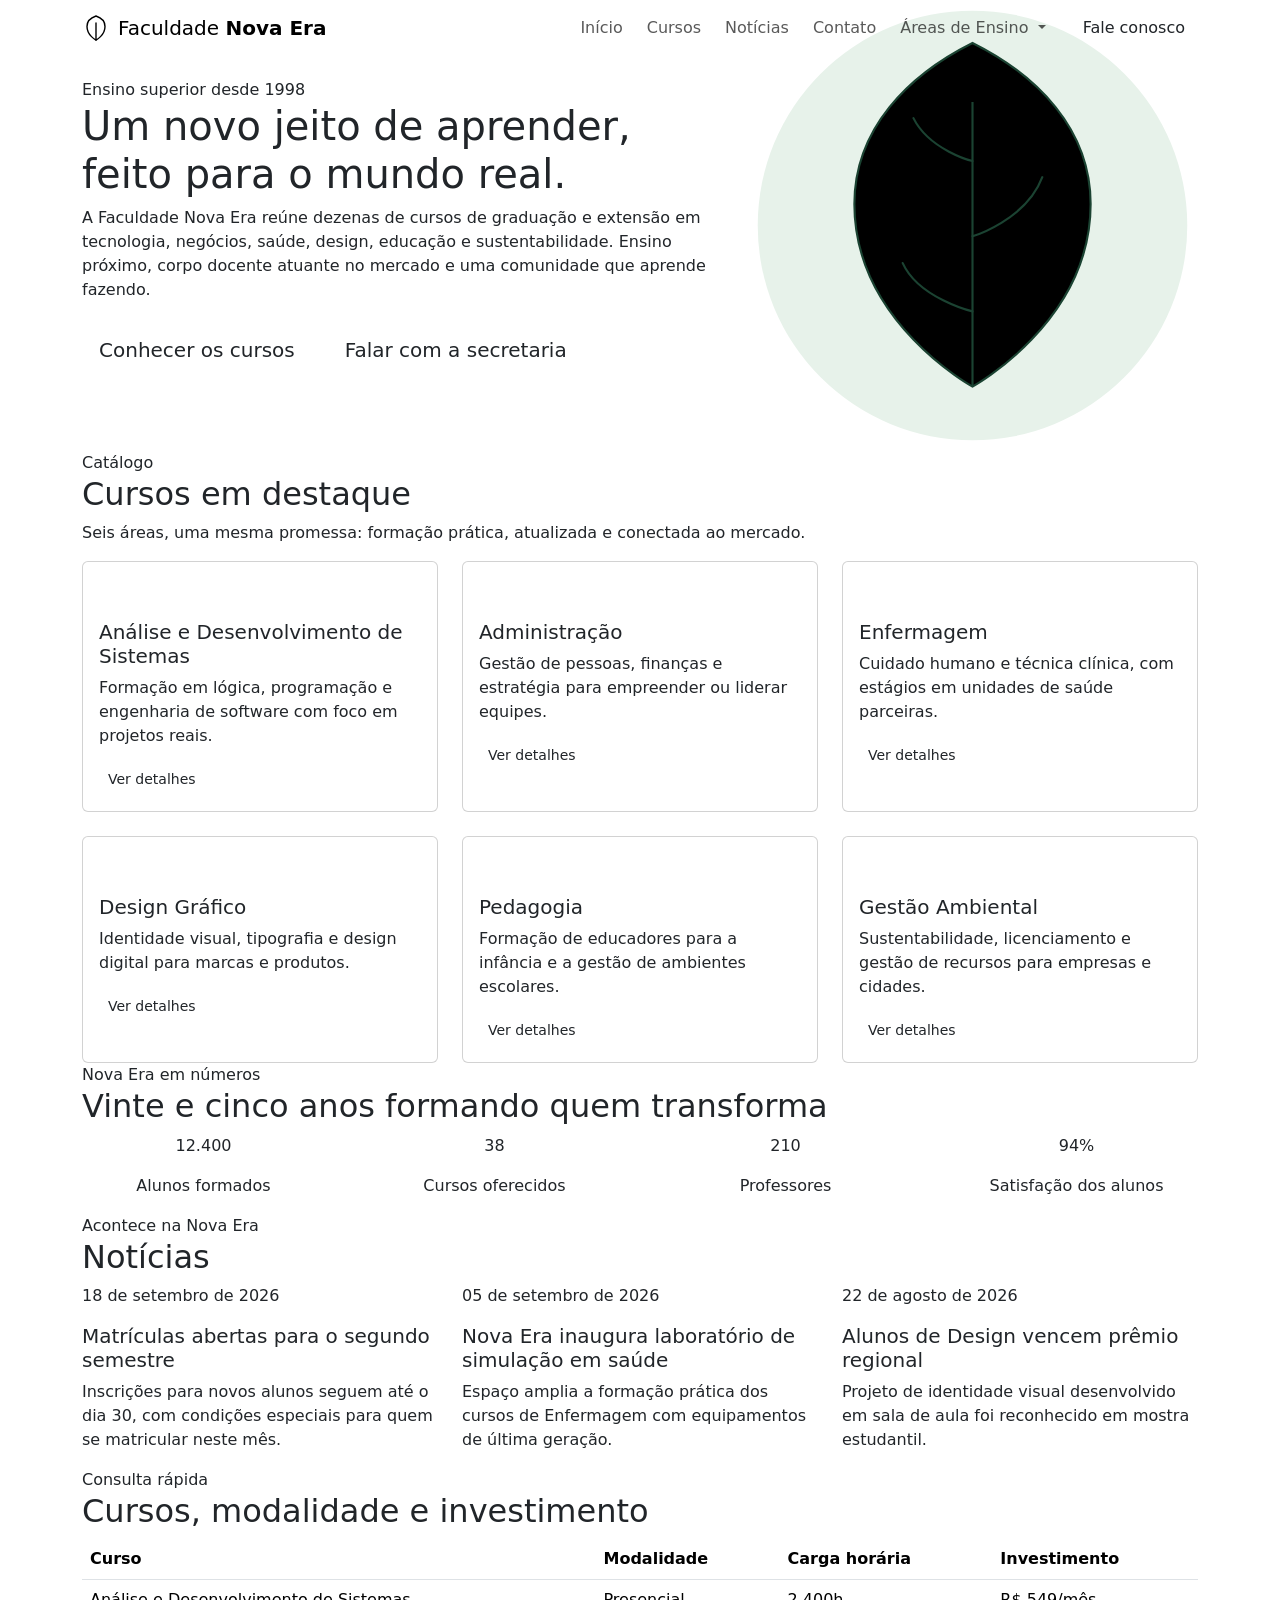
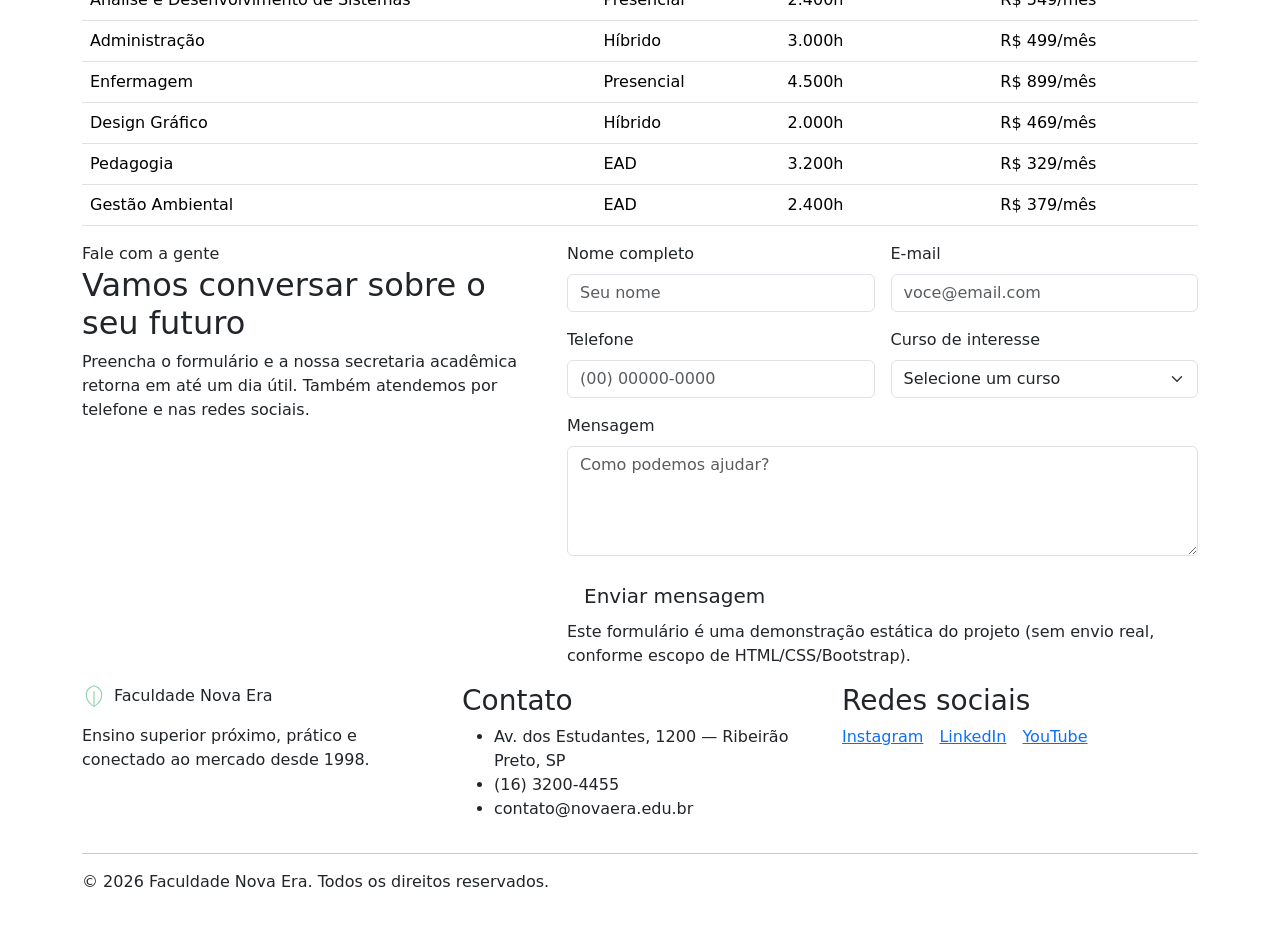
==== index.html @ 736b0d95 "First Commit" ====
<!DOCTYPE html>
<html lang="pt-BR">
<head>
  <meta charset="UTF-8">
  <meta name="viewport" content="width=device-width, initial-scale=1.0">
  <title>Faculdade Nova Era | Portal Institucional</title>
  <meta name="description" content="Portal institucional da Faculdade Nova Era: cursos, notícias e canais de contato.">

  <!-- Bootstrap 5 CSS -->
  <link href="https://cdn.jsdelivr.net/npm/bootstrap@5.3.3/dist/css/bootstrap.min.css" rel="stylesheet">

  <!-- Google Fonts: Fraunces (títulos) + Manrope (corpo) -->
  <link rel="preconnect" href="https://fonts.googleapis.com">
  <link rel="preconnect" href="https://fonts.gstatic.com" crossorigin>
  <link href="https://fonts.googleapis.com/css2?family=Fraunces:ital,opsz,wght@0,9..144,300;0,9..144,500;0,9..144,600;1,9..144,500&family=Manrope:wght@400;500;600;700;800&display=swap" rel="stylesheet">

  <!-- CSS próprio -->
  <link href="css/style.css" rel="stylesheet">
</head>
<body>

  <!-- ===================== NAVBAR (RF01) ===================== -->
  <header>
    <nav class="navbar navbar-expand-lg fixed-top">
      <div class="container">
        <a class="navbar-brand d-flex align-items-center gap-2" href="#inicio">
          <svg class="brand-mark" width="28" height="28" viewBox="0 0 28 28" fill="none" xmlns="http://www.w3.org/2000/svg" aria-hidden="true">
            <path d="M14 26C14 26 5 21.5 5 12.5C5 8 8 4 14 2C20 4 23 8 23 12.5C23 21.5 14 26 14 26Z" stroke="currentColor" stroke-width="1.4" stroke-linejoin="round"/>
            <path d="M14 26V9" stroke="currentColor" stroke-width="1.4" stroke-linecap="round"/>
          </svg>
          <span class="brand-text">Faculdade <strong>Nova Era</strong></span>
        </a>

        <button class="navbar-toggler" type="button" data-bs-toggle="collapse" data-bs-target="#navMain" aria-controls="navMain" aria-expanded="false" aria-label="Abrir menu de navegação">
          <span class="navbar-toggler-icon"></span>
        </button>

        <div class="collapse navbar-collapse" id="navMain">
          <ul class="navbar-nav ms-auto align-items-lg-center gap-lg-2">
            <li class="nav-item"><a class="nav-link" href="#inicio">Início</a></li>
            <li class="nav-item"><a class="nav-link" href="#cursos">Cursos</a></li>
            <li class="nav-item"><a class="nav-link" href="#noticias">Notícias</a></li>
            <li class="nav-item"><a class="nav-link" href="#contato">Contato</a></li>
            <li class="nav-item dropdown">
              <a class="nav-link dropdown-toggle" href="#" id="dropdownAreas" role="button" data-bs-toggle="dropdown" aria-expanded="false">
                Áreas de Ensino
              </a>
              <ul class="dropdown-menu dropdown-menu-end" aria-labelledby="dropdownAreas">
                <li><a class="dropdown-item" href="#cursos">Tecnologia</a></li>
                <li><a class="dropdown-item" href="#cursos">Negócios &amp; Gestão</a></li>
                <li><a class="dropdown-item" href="#cursos">Saúde &amp; Bem-estar</a></li>
                <li><a class="dropdown-item" href="#cursos">Design &amp; Comunicação</a></li>
                <li><a class="dropdown-item" href="#cursos">Educação</a></li>
                <li><a class="dropdown-item" href="#cursos">Meio Ambiente</a></li>
              </ul>
            </li>
            <li class="nav-item ms-lg-2">
              <a class="btn btn-cta" href="#contato">Fale conosco</a>
            </li>
          </ul>
        </div>
      </div>
    </nav>
  </header>

  <main>
    <!-- ===================== HERO (RF02) ===================== -->
    <section id="inicio" class="hero">
      <div class="container">
        <div class="row align-items-center gy-5">
          <div class="col-lg-7">
            <span class="eyebrow"><span class="eyebrow-mark" aria-hidden="true"></span>Ensino superior desde 1998</span>
            <h1 class="hero-title">Um novo jeito de aprender, feito para o mundo real.</h1>
            <p class="hero-text">
              A Faculdade Nova Era reúne dezenas de cursos de graduação e extensão em
              tecnologia, negócios, saúde, design, educação e sustentabilidade. Ensino
              próximo, corpo docente atuante no mercado e uma comunidade que aprende
              fazendo.
            </p>
            <div class="d-flex flex-wrap gap-3 mt-4">
              <a href="#cursos" class="btn btn-cta btn-lg">Conhecer os cursos</a>
              <a href="#contato" class="btn btn-outline-cta btn-lg">Falar com a secretaria</a>
            </div>
          </div>
          <div class="col-lg-5">
            <div class="hero-art" aria-hidden="true">
              <svg viewBox="0 0 420 420" xmlns="http://www.w3.org/2000/svg">
                <circle cx="210" cy="210" r="200" fill="#E7F2EA"/>
                <path d="M210 360C210 360 100 300 100 190C100 120 150 70 210 40C270 70 320 120 320 190C320 300 210 360 210 360Z" fill="#40916C" opacity="0.15"/>
                <path d="M210 360C210 360 100 300 100 190C100 120 150 70 210 40C270 70 320 120 320 190C320 300 210 360 210 360Z" stroke="#1B4332" stroke-width="2"/>
                <path d="M210 360V95" stroke="#1B4332" stroke-width="2"/>
                <path d="M210 150C210 150 170 140 155 110" stroke="#1B4332" stroke-width="2" stroke-linecap="round"/>
                <path d="M210 220C210 220 260 205 275 165" stroke="#1B4332" stroke-width="2" stroke-linecap="round"/>
                <path d="M210 290C210 290 160 278 145 245" stroke="#1B4332" stroke-width="2" stroke-linecap="round"/>
              </svg>
            </div>
          </div>
        </div>
      </div>
    </section>

    <!-- ===================== CATÁLOGO DE CURSOS (RF03) ===================== -->
    <section id="cursos" class="section">
      <div class="container">
        <div class="section-head">
          <span class="eyebrow"><span class="eyebrow-mark" aria-hidden="true"></span>Catálogo</span>
          <h2 class="section-title">Cursos em destaque</h2>
          <p class="section-lede">Seis áreas, uma mesma promessa: formação prática, atualizada e conectada ao mercado.</p>
        </div>

        <div class="row row-cols-1 row-cols-sm-2 row-cols-lg-3 g-4">

          <!-- Curso 1 -->
          <div class="col">
            <article class="card course-card h-100">
              <div class="course-cover" style="--cover-color:#1B4332;">
                <svg viewBox="0 0 64 64" width="42" height="42" fill="none" aria-hidden="true"><path d="M8 20L32 8l24 12-24 12-24-12Z" stroke="#fff" stroke-width="2" stroke-linejoin="round"/><path d="M18 26v14c0 4 6 8 14 8s14-4 14-8V26" stroke="#fff" stroke-width="2"/></svg>
              </div>
              <div class="card-body">
                <h3 class="h5 course-title">Análise e Desenvolvimento de Sistemas</h3>
                <p class="course-desc">Formação em lógica, programação e engenharia de software com foco em projetos reais.</p>
                <button type="button" class="btn btn-outline-cta btn-sm" data-bs-toggle="modal" data-bs-target="#modalCurso"
                  data-nome="Análise e Desenvolvimento de Sistemas"
                  data-objetivos="Formar profissionais aptos a projetar, desenvolver e manter sistemas de software, com domínio de lógica de programação, banco de dados e metodologias ágeis."
                  data-carga="2.400 horas"
                  data-publico="Concluintes do ensino médio com interesse em tecnologia e programação."
                  data-descricao="Curso superior de tecnologia com forte carga prática, laboratórios de desenvolvimento e projetos integradores desde o primeiro semestre.">
                  Ver detalhes
                </button>
              </div>
            </article>
          </div>

          <!-- Curso 2 -->
          <div class="col">
            <article class="card course-card h-100">
              <div class="course-cover" style="--cover-color:#40916C;">
                <svg viewBox="0 0 64 64" width="42" height="42" fill="none" aria-hidden="true"><path d="M10 46V22l14-8 14 8v24" stroke="#fff" stroke-width="2" stroke-linejoin="round"/><path d="M24 46V30h6v16" stroke="#fff" stroke-width="2"/><path d="M40 46V16l14-6v36" stroke="#fff" stroke-width="2" stroke-linejoin="round"/></svg>
              </div>
              <div class="card-body">
                <h3 class="h5 course-title">Administração</h3>
                <p class="course-desc">Gestão de pessoas, finanças e estratégia para empreender ou liderar equipes.</p>
                <button type="button" class="btn btn-outline-cta btn-sm" data-bs-toggle="modal" data-bs-target="#modalCurso"
                  data-nome="Administração"
                  data-objetivos="Capacitar o aluno para planejar, organizar e liderar processos administrativos, financeiros e estratégicos em organizações de qualquer porte."
                  data-carga="3.000 horas"
                  data-publico="Pessoas com perfil analítico e interesse em gestão, empreendedorismo ou liderança."
                  data-descricao="Bacharelado com ênfase em estudos de caso, simulações empresariais e estágio supervisionado em empresas parceiras.">
                  Ver detalhes
                </button>
              </div>
            </article>
          </div>

          <!-- Curso 3 -->
          <div class="col">
            <article class="card course-card h-100">
              <div class="course-cover" style="--cover-color:#2D6A4F;">
                <svg viewBox="0 0 64 64" width="42" height="42" fill="none" aria-hidden="true"><path d="M32 8c8 8 8 16 0 24-8-8-8-16 0-24Z" stroke="#fff" stroke-width="2" stroke-linejoin="round"/><path d="M32 32v24" stroke="#fff" stroke-width="2"/><path d="M20 56h24" stroke="#fff" stroke-width="2" stroke-linecap="round"/></svg>
              </div>
              <div class="card-body">
                <h3 class="h5 course-title">Enfermagem</h3>
                <p class="course-desc">Cuidado humano e técnica clínica, com estágios em unidades de saúde parceiras.</p>
                <button type="button" class="btn btn-outline-cta btn-sm" data-bs-toggle="modal" data-bs-target="#modalCurso"
                  data-nome="Enfermagem"
                  data-objetivos="Formar enfermeiros generalistas, com base científica e humanística para atuação em promoção, prevenção e recuperação da saúde."
                  data-carga="4.500 horas"
                  data-publico="Concluintes do ensino médio com vocação para a área da saúde e cuidado humano."
                  data-descricao="Curso com forte carga de estágio prático em hospitais, UBS e clínicas da rede parceira, além de laboratórios de simulação realística.">
                  Ver detalhes
                </button>
              </div>
            </article>
          </div>

          <!-- Curso 4 -->
          <div class="col">
            <article class="card course-card h-100">
              <div class="course-cover" style="--cover-color:#74C69D;">
                <svg viewBox="0 0 64 64" width="42" height="42" fill="none" aria-hidden="true"><rect x="10" y="14" width="44" height="30" rx="2" stroke="#fff" stroke-width="2"/><path d="M18 22h20M18 28h28M18 34h16" stroke="#fff" stroke-width="2" stroke-linecap="round"/><path d="M22 50h20" stroke="#fff" stroke-width="2" stroke-linecap="round"/></svg>
              </div>
              <div class="card-body">
                <h3 class="h5 course-title">Design Gráfico</h3>
                <p class="course-desc">Identidade visual, tipografia e design digital para marcas e produtos.</p>
                <button type="button" class="btn btn-outline-cta btn-sm" data-bs-toggle="modal" data-bs-target="#modalCurso"
                  data-nome="Design Gráfico"
                  data-objetivos="Desenvolver competências em criação visual, tipografia, identidade de marca e design para meios impressos e digitais."
                  data-carga="2.000 horas"
                  data-publico="Pessoas com interesse em criação visual, comunicação e produção de conteúdo de marca."
                  data-descricao="Curso de tecnologia com ateliês de criação, softwares profissionais e portfólio construído ao longo do curso.">
                  Ver detalhes
                </button>
              </div>
            </article>
          </div>

          <!-- Curso 5 -->
          <div class="col">
            <article class="card course-card h-100">
              <div class="course-cover" style="--cover-color:#1B4332;">
                <svg viewBox="0 0 64 64" width="42" height="42" fill="none" aria-hidden="true"><path d="M12 48V20l20-10 20 10v28" stroke="#fff" stroke-width="2" stroke-linejoin="round"/><path d="M26 48V34h12v14" stroke="#fff" stroke-width="2"/></svg>
              </div>
              <div class="card-body">
                <h3 class="h5 course-title">Pedagogia</h3>
                <p class="course-desc">Formação de educadores para a infância e a gestão de ambientes escolares.</p>
                <button type="button" class="btn btn-outline-cta btn-sm" data-bs-toggle="modal" data-bs-target="#modalCurso"
                  data-nome="Pedagogia"
                  data-objetivos="Formar educadores capazes de planejar, mediar e avaliar processos de ensino-aprendizagem na educação infantil e anos iniciais."
                  data-carga="3.200 horas"
                  data-publico="Pessoas com vocação para a docência e interesse em processos de aprendizagem."
                  data-descricao="Licenciatura com estágios em escolas parceiras, oficinas de práticas pedagógicas e disciplinas de gestão escolar.">
                  Ver detalhes
                </button>
              </div>
            </article>
          </div>

          <!-- Curso 6 -->
          <div class="col">
            <article class="card course-card h-100">
              <div class="course-cover" style="--cover-color:#40916C;">
                <svg viewBox="0 0 64 64" width="42" height="42" fill="none" aria-hidden="true"><path d="M32 10c10 6 18 6 18 6s2 24-18 38C12 40 14 16 14 16s8 0 18-6Z" stroke="#fff" stroke-width="2" stroke-linejoin="round"/></svg>
              </div>
              <div class="card-body">
                <h3 class="h5 course-title">Gestão Ambiental</h3>
                <p class="course-desc">Sustentabilidade, licenciamento e gestão de recursos para empresas e cidades.</p>
                <button type="button" class="btn btn-outline-cta btn-sm" data-bs-toggle="modal" data-bs-target="#modalCurso"
                  data-nome="Gestão Ambiental"
                  data-objetivos="Capacitar o aluno a diagnosticar impactos ambientais e propor soluções de sustentabilidade em empresas, indústrias e órgãos públicos."
                  data-carga="2.400 horas"
                  data-publico="Pessoas interessadas em sustentabilidade, meio ambiente e responsabilidade socioambiental."
                  data-descricao="Curso de tecnologia com visitas técnicas, projetos de extensão e parcerias com órgãos ambientais da região.">
                  Ver detalhes
                </button>
              </div>
            </article>
          </div>

        </div>
      </div>
    </section>

    <!-- ===================== INDICADORES INSTITUCIONAIS (RF04) ===================== -->
    <section class="section section-stats">
      <div class="container">
        <div class="section-head section-head-light">
          <span class="eyebrow eyebrow-light"><span class="eyebrow-mark" aria-hidden="true"></span>Nova Era em números</span>
          <h2 class="section-title section-title-light">Vinte e cinco anos formando quem transforma</h2>
        </div>
        <div class="row g-4 g-lg-5 text-center">
          <div class="col-6 col-lg-3">
            <p class="stat-number">12.400</p>
            <p class="stat-label">Alunos formados</p>
          </div>
          <div class="col-6 col-lg-3">
            <p class="stat-number">38</p>
            <p class="stat-label">Cursos oferecidos</p>
          </div>
          <div class="col-6 col-lg-3">
            <p class="stat-number">210</p>
            <p class="stat-label">Professores</p>
          </div>
          <div class="col-6 col-lg-3">
            <p class="stat-number">94%</p>
            <p class="stat-label">Satisfação dos alunos</p>
          </div>
        </div>
      </div>
    </section>

    <!-- ===================== NOTÍCIAS ===================== -->
    <section id="noticias" class="section">
      <div class="container">
        <div class="section-head">
          <span class="eyebrow"><span class="eyebrow-mark" aria-hidden="true"></span>Acontece na Nova Era</span>
          <h2 class="section-title">Notícias</h2>
        </div>
        <div class="row g-4">
          <div class="col-md-4">
            <article class="news-item">
              <p class="news-date">18 de setembro de 2026</p>
              <h3 class="h5">Matrículas abertas para o segundo semestre</h3>
              <p class="course-desc">Inscrições para novos alunos seguem até o dia 30, com condições especiais para quem se matricular neste mês.</p>
            </article>
          </div>
          <div class="col-md-4">
            <article class="news-item">
              <p class="news-date">05 de setembro de 2026</p>
              <h3 class="h5">Nova Era inaugura laboratório de simulação em saúde</h3>
              <p class="course-desc">Espaço amplia a formação prática dos cursos de Enfermagem com equipamentos de última geração.</p>
            </article>
          </div>
          <div class="col-md-4">
            <article class="news-item">
              <p class="news-date">22 de agosto de 2026</p>
              <h3 class="h5">Alunos de Design vencem prêmio regional</h3>
              <p class="course-desc">Projeto de identidade visual desenvolvido em sala de aula foi reconhecido em mostra estudantil.</p>
            </article>
          </div>
        </div>
      </div>
    </section>

    <!-- ===================== TABELA DE CONSULTA DE CURSOS (RF05) ===================== -->
    <section class="section section-muted">
      <div class="container">
        <div class="section-head">
          <span class="eyebrow"><span class="eyebrow-mark" aria-hidden="true"></span>Consulta rápida</span>
          <h2 class="section-title">Cursos, modalidade e investimento</h2>
        </div>
        <div class="table-responsive">
          <table class="table table-courses align-middle">
            <thead>
              <tr>
                <th scope="col">Curso</th>
                <th scope="col">Modalidade</th>
                <th scope="col">Carga horária</th>
                <th scope="col">Investimento</th>
              </tr>
            </thead>
            <tbody>
              <tr>
                <td>Análise e Desenvolvimento de Sistemas</td>
                <td>Presencial</td>
                <td>2.400h</td>
                <td>R$ 549/mês</td>
              </tr>
              <tr>
                <td>Administração</td>
                <td>Híbrido</td>
                <td>3.000h</td>
                <td>R$ 499/mês</td>
              </tr>
              <tr>
                <td>Enfermagem</td>
                <td>Presencial</td>
                <td>4.500h</td>
                <td>R$ 899/mês</td>
              </tr>
              <tr>
                <td>Design Gráfico</td>
                <td>Híbrido</td>
                <td>2.000h</td>
                <td>R$ 469/mês</td>
              </tr>
              <tr>
                <td>Pedagogia</td>
                <td>EAD</td>
                <td>3.200h</td>
                <td>R$ 329/mês</td>
              </tr>
              <tr>
                <td>Gestão Ambiental</td>
                <td>EAD</td>
                <td>2.400h</td>
                <td>R$ 379/mês</td>
              </tr>
            </tbody>
          </table>
        </div>
      </div>
    </section>

    <!-- ===================== FORMULÁRIO DE CONTATO (RF06) ===================== -->
    <section id="contato" class="section">
      <div class="container">
        <div class="row g-5">
          <div class="col-lg-5">
            <span class="eyebrow"><span class="eyebrow-mark" aria-hidden="true"></span>Fale com a gente</span>
            <h2 class="section-title">Vamos conversar sobre o seu futuro</h2>
            <p class="section-lede">
              Preencha o formulário e a nossa secretaria acadêmica retorna em até um
              dia útil. Também atendemos por telefone e nas redes sociais.
            </p>
          </div>
          <div class="col-lg-7">
            <form class="contact-form" novalidate>
              <div class="row g-3">
                <div class="col-md-6">
                  <label for="nome" class="form-label">Nome completo</label>
                  <input type="text" class="form-control" id="nome" name="nome" placeholder="Seu nome" required>
                </div>
                <div class="col-md-6">
                  <label for="email" class="form-label">E-mail</label>
                  <input type="email" class="form-control" id="email" name="email" placeholder="voce@email.com" required>
                </div>
                <div class="col-md-6">
                  <label for="telefone" class="form-label">Telefone</label>
                  <input type="tel" class="form-control" id="telefone" name="telefone" placeholder="(00) 00000-0000">
                </div>
                <div class="col-md-6">
                  <label for="cursoInteresse" class="form-label">Curso de interesse</label>
                  <select class="form-select" id="cursoInteresse" name="cursoInteresse">
                    <option selected disabled value="">Selecione um curso</option>
                    <option>Análise e Desenvolvimento de Sistemas</option>
                    <option>Administração</option>
                    <option>Enfermagem</option>
                    <option>Design Gráfico</option>
                    <option>Pedagogia</option>
                    <option>Gestão Ambiental</option>
                  </select>
                </div>
                <div class="col-12">
                  <label for="mensagem" class="form-label">Mensagem</label>
                  <textarea class="form-control" id="mensagem" name="mensagem" rows="4" placeholder="Como podemos ajudar?"></textarea>
                </div>
                <div class="col-12">
                  <button type="submit" class="btn btn-cta btn-lg">Enviar mensagem</button>
                  <p class="form-note">Este formulário é uma demonstração estática do projeto (sem envio real, conforme escopo de HTML/CSS/Bootstrap).</p>
                </div>
              </div>
            </form>
          </div>
        </div>
      </div>
    </section>
  </main>

  <!-- ===================== MODAL DE DETALHES DO CURSO (RF07) ===================== -->
  <div class="modal fade" id="modalCurso" tabindex="-1" aria-labelledby="modalCursoLabel" aria-hidden="true">
    <div class="modal-dialog modal-dialog-centered">
      <div class="modal-content">
        <div class="modal-header">
          <h2 class="modal-title h5" id="modalCursoLabel">Nome do curso</h2>
          <button type="button" class="btn-close" data-bs-dismiss="modal" aria-label="Fechar"></button>
        </div>
        <div class="modal-body">
          <dl class="course-detail-list">
            <dt>Objetivos</dt>
            <dd id="modalObjetivos"></dd>
            <dt>Carga horária</dt>
            <dd id="modalCarga"></dd>
            <dt>Público-alvo</dt>
            <dd id="modalPublico"></dd>
            <dt>Descrição</dt>
            <dd id="modalDescricao"></dd>
          </dl>
        </div>
        <div class="modal-footer">
          <button type="button" class="btn btn-outline-cta" data-bs-dismiss="modal">Fechar</button>
          <a href="#contato" class="btn btn-cta" data-bs-dismiss="modal">Quero me inscrever</a>
        </div>
      </div>
    </div>
  </div>

  <!-- ===================== RODAPÉ INSTITUCIONAL (RF08) ===================== -->
  <footer class="site-footer">
    <div class="container">
      <div class="row g-4">
        <div class="col-lg-4">
          <div class="d-flex align-items-center gap-2 mb-3">
            <svg width="24" height="24" viewBox="0 0 28 28" fill="none" xmlns="http://www.w3.org/2000/svg" aria-hidden="true">
              <path d="M14 26C14 26 5 21.5 5 12.5C5 8 8 4 14 2C20 4 23 8 23 12.5C23 21.5 14 26 14 26Z" stroke="#95D5B2" stroke-width="1.4" stroke-linejoin="round"/>
              <path d="M14 26V9" stroke="#95D5B2" stroke-width="1.4" stroke-linecap="round"/>
            </svg>
            <span class="footer-brand">Faculdade Nova Era</span>
          </div>
          <p class="footer-text">Ensino superior próximo, prático e conectado ao mercado desde 1998.</p>
        </div>
        <div class="col-lg-4">
          <h3 class="footer-heading">Contato</h3>
          <ul class="footer-list">
            <li>Av. dos Estudantes, 1200 — Ribeirão Preto, SP</li>
            <li>(16) 3200-4455</li>
            <li>contato@novaera.edu.br</li>
          </ul>
        </div>
        <div class="col-lg-4">
          <h3 class="footer-heading">Redes sociais</h3>
          <div class="d-flex gap-3 social-row">
            <a href="#" aria-label="Instagram da Faculdade Nova Era" class="social-link">Instagram</a>
            <a href="#" aria-label="LinkedIn da Faculdade Nova Era" class="social-link">LinkedIn</a>
            <a href="#" aria-label="YouTube da Faculdade Nova Era" class="social-link">YouTube</a>
          </div>
        </div>
      </div>
      <hr class="footer-rule">
      <p class="footer-copy">&copy; 2026 Faculdade Nova Era. Todos os direitos reservados.</p>
    </div>
  </footer>

  <!-- Bootstrap 5 JS (bundle inclui Popper, necessário para dropdown/modal) -->
  <script src="https://cdn.jsdelivr.net/npm/bootstrap@5.3.3/dist/js/bootstrap.bundle.min.js"></script>
  <!-- JS próprio: preenche o modal dinamicamente -->
  <script src="js/script.js"></script>
</body>
</html>
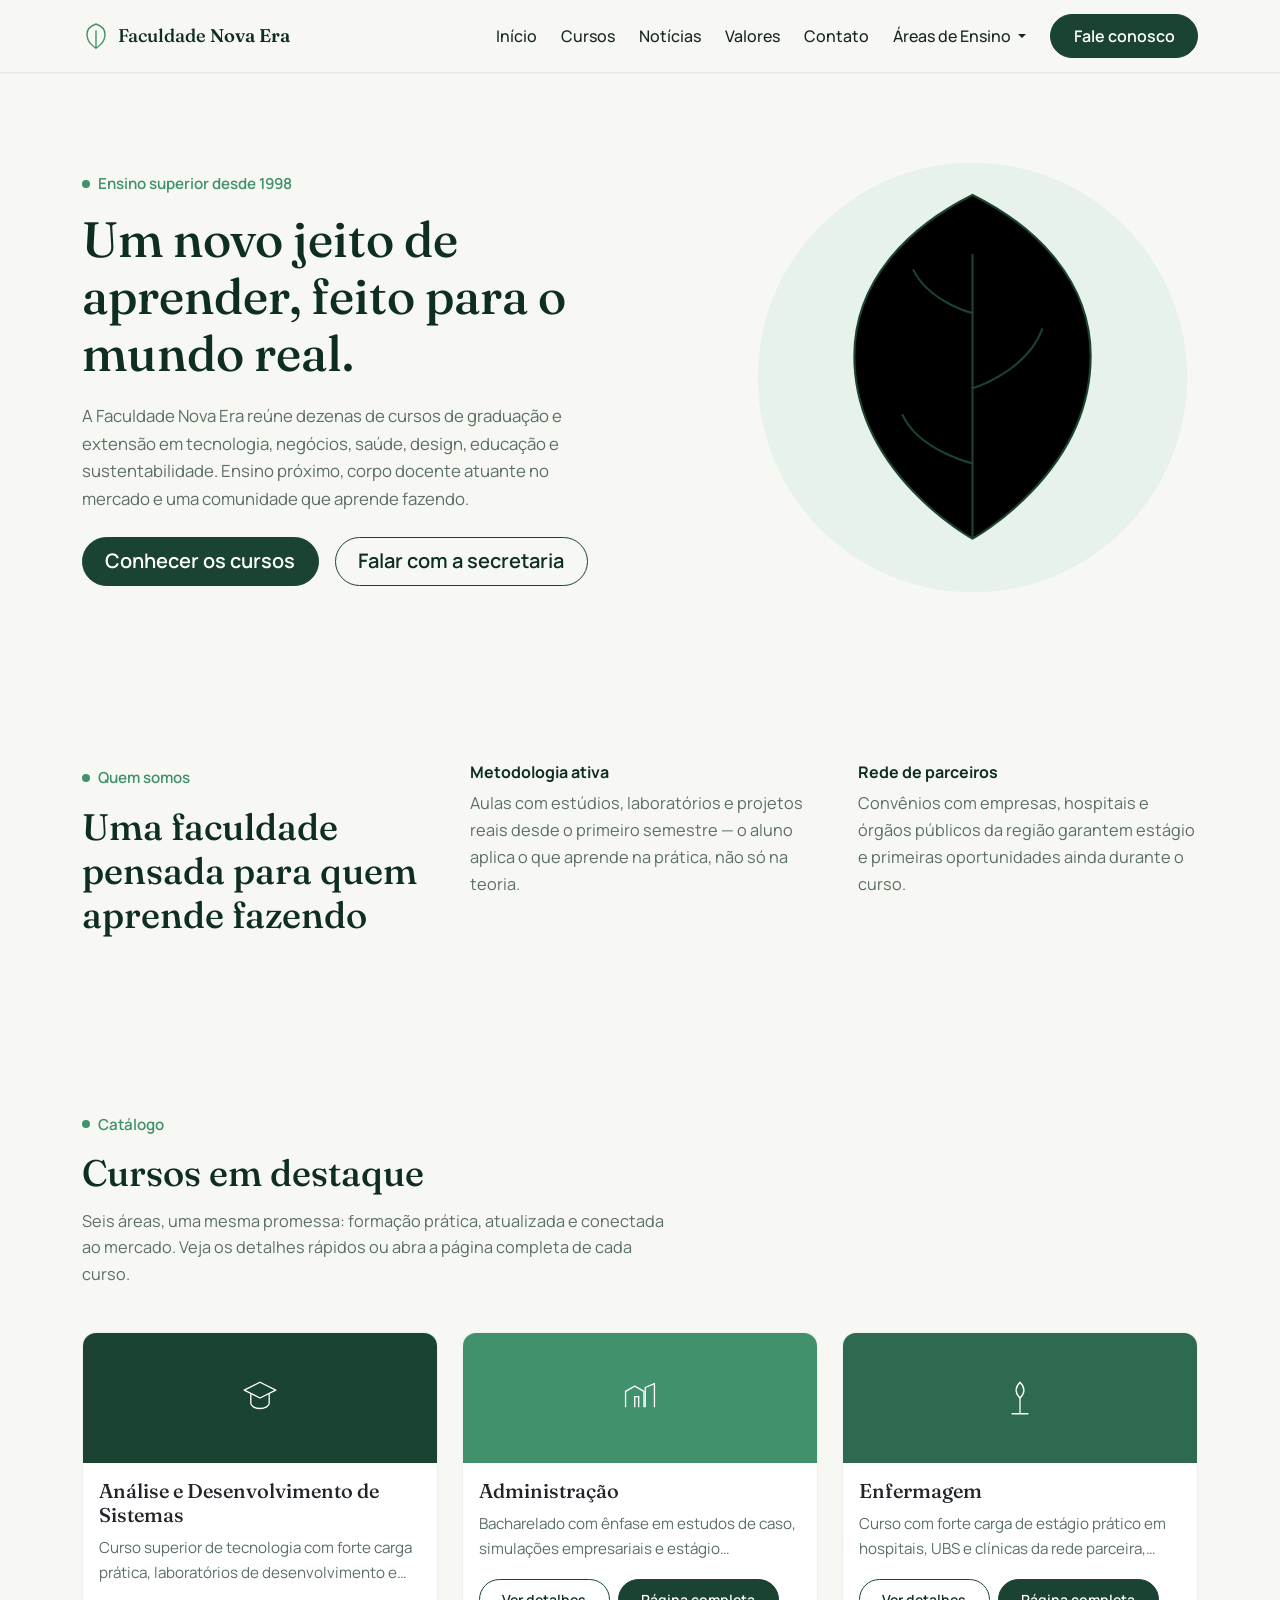
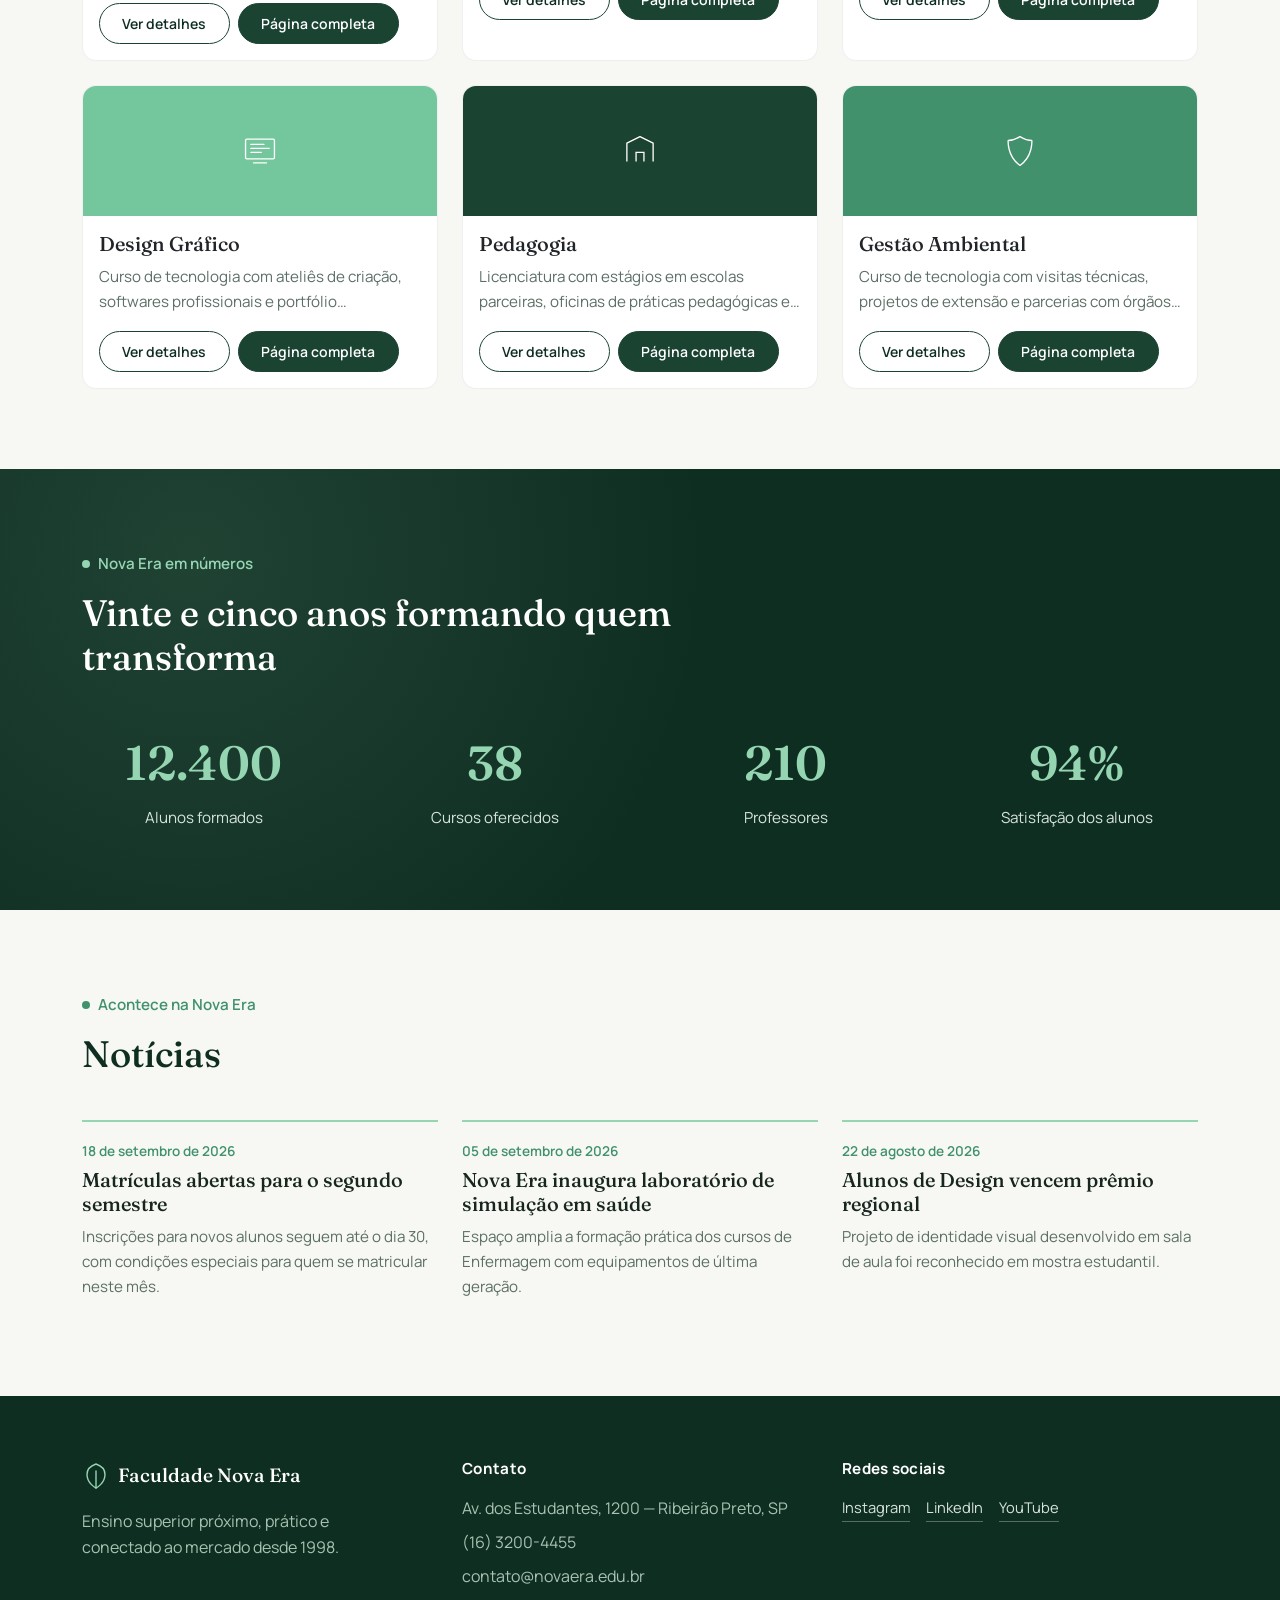
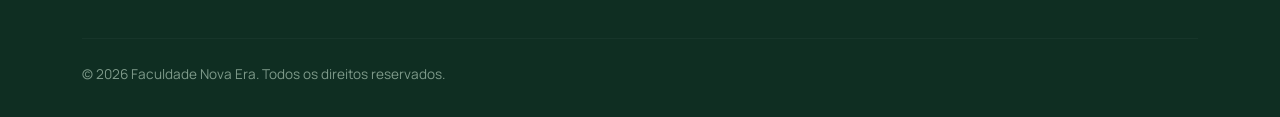
==== commit 3310aa70: "Tentativa 2" ====
--- a/index.html
+++ b/index.html
@@ -6,24 +6,17 @@
   <title>Faculdade Nova Era | Portal Institucional</title>
   <meta name="description" content="Portal institucional da Faculdade Nova Era: cursos, notícias e canais de contato.">
 
-  <!-- Bootstrap 5 CSS -->
   <link href="https://cdn.jsdelivr.net/npm/bootstrap@5.3.3/dist/css/bootstrap.min.css" rel="stylesheet">
-
-  <!-- Google Fonts: Fraunces (títulos) + Manrope (corpo) -->
   <link rel="preconnect" href="https://fonts.googleapis.com">
   <link rel="preconnect" href="https://fonts.gstatic.com" crossorigin>
   <link href="https://fonts.googleapis.com/css2?family=Fraunces:ital,opsz,wght@0,9..144,300;0,9..144,500;0,9..144,600;1,9..144,500&family=Manrope:wght@400;500;600;700;800&display=swap" rel="stylesheet">
-
-  <!-- CSS próprio -->
   <link href="css/style.css" rel="stylesheet">
 </head>
 <body>
-
-  <!-- ===================== NAVBAR (RF01) ===================== -->
   <header>
     <nav class="navbar navbar-expand-lg fixed-top">
       <div class="container">
-        <a class="navbar-brand d-flex align-items-center gap-2" href="#inicio">
+        <a class="navbar-brand d-flex align-items-center gap-2" href="index.html#inicio">
           <svg class="brand-mark" width="28" height="28" viewBox="0 0 28 28" fill="none" xmlns="http://www.w3.org/2000/svg" aria-hidden="true">
             <path d="M14 26C14 26 5 21.5 5 12.5C5 8 8 4 14 2C20 4 23 8 23 12.5C23 21.5 14 26 14 26Z" stroke="currentColor" stroke-width="1.4" stroke-linejoin="round"/>
             <path d="M14 26V9" stroke="currentColor" stroke-width="1.4" stroke-linecap="round"/>
@@ -37,34 +30,34 @@
 
         <div class="collapse navbar-collapse" id="navMain">
           <ul class="navbar-nav ms-auto align-items-lg-center gap-lg-2">
-            <li class="nav-item"><a class="nav-link" href="#inicio">Início</a></li>
-            <li class="nav-item"><a class="nav-link" href="#cursos">Cursos</a></li>
-            <li class="nav-item"><a class="nav-link" href="#noticias">Notícias</a></li>
-            <li class="nav-item"><a class="nav-link" href="#contato">Contato</a></li>
+            <li class="nav-item"><a class="nav-link" href="index.html#inicio">Início</a></li>
+            <li class="nav-item"><a class="nav-link" href="index.html#cursos">Cursos</a></li>
+            <li class="nav-item"><a class="nav-link" href="index.html#noticias">Notícias</a></li>
+            <li class="nav-item"><a class="nav-link" href="valores.html">Valores</a></li>
+            <li class="nav-item"><a class="nav-link" href="contato.html">Contato</a></li>
             <li class="nav-item dropdown">
               <a class="nav-link dropdown-toggle" href="#" id="dropdownAreas" role="button" data-bs-toggle="dropdown" aria-expanded="false">
                 Áreas de Ensino
               </a>
               <ul class="dropdown-menu dropdown-menu-end" aria-labelledby="dropdownAreas">
-                <li><a class="dropdown-item" href="#cursos">Tecnologia</a></li>
-                <li><a class="dropdown-item" href="#cursos">Negócios &amp; Gestão</a></li>
-                <li><a class="dropdown-item" href="#cursos">Saúde &amp; Bem-estar</a></li>
-                <li><a class="dropdown-item" href="#cursos">Design &amp; Comunicação</a></li>
-                <li><a class="dropdown-item" href="#cursos">Educação</a></li>
-                <li><a class="dropdown-item" href="#cursos">Meio Ambiente</a></li>
+                <li><a class="dropdown-item" href="cursos/analise-desenvolvimento-sistemas.html">Tecnologia</a></li>
+<li><a class="dropdown-item" href="cursos/administracao.html">Negócios & Gestão</a></li>
+<li><a class="dropdown-item" href="cursos/enfermagem.html">Saúde & Bem-estar</a></li>
+<li><a class="dropdown-item" href="cursos/design-grafico.html">Design & Comunicação</a></li>
+<li><a class="dropdown-item" href="cursos/pedagogia.html">Educação</a></li>
+<li><a class="dropdown-item" href="cursos/gestao-ambiental.html">Meio Ambiente</a></li>
+
               </ul>
             </li>
             <li class="nav-item ms-lg-2">
-              <a class="btn btn-cta" href="#contato">Fale conosco</a>
+              <a class="btn btn-cta" href="contato.html">Fale conosco</a>
             </li>
           </ul>
         </div>
       </div>
     </nav>
   </header>
-
-  <main>
-    <!-- ===================== HERO (RF02) ===================== -->
+<main>
     <section id="inicio" class="hero">
       <div class="container">
         <div class="row align-items-center gy-5">
@@ -79,7 +72,7 @@
             </p>
             <div class="d-flex flex-wrap gap-3 mt-4">
               <a href="#cursos" class="btn btn-cta btn-lg">Conhecer os cursos</a>
-              <a href="#contato" class="btn btn-outline-cta btn-lg">Falar com a secretaria</a>
+              <a href="contato.html" class="btn btn-outline-cta btn-lg">Falar com a secretaria</a>
             </div>
           </div>
           <div class="col-lg-5">
@@ -99,18 +92,34 @@
       </div>
     </section>
 
-    <!-- ===================== CATÁLOGO DE CURSOS (RF03) ===================== -->
+    <section class="section section-about">
+      <div class="container">
+        <div class="row g-4 g-lg-5">
+          <div class="col-lg-4">
+            <span class="eyebrow"><span class="eyebrow-mark" aria-hidden="true"></span>Quem somos</span>
+            <h2 class="section-title">Uma faculdade pensada para quem aprende fazendo</h2>
+          </div>
+          <div class="col-lg-4">
+            <h3 class="h6 about-heading">Metodologia ativa</h3>
+            <p class="section-lede">Aulas com estúdios, laboratórios e projetos reais desde o primeiro semestre — o aluno aplica o que aprende na prática, não só na teoria.</p>
+          </div>
+          <div class="col-lg-4">
+            <h3 class="h6 about-heading">Rede de parceiros</h3>
+            <p class="section-lede">Convênios com empresas, hospitais e órgãos públicos da região garantem estágio e primeiras oportunidades ainda durante o curso.</p>
+          </div>
+        </div>
+      </div>
+    </section>
+
     <section id="cursos" class="section">
       <div class="container">
         <div class="section-head">
           <span class="eyebrow"><span class="eyebrow-mark" aria-hidden="true"></span>Catálogo</span>
           <h2 class="section-title">Cursos em destaque</h2>
-          <p class="section-lede">Seis áreas, uma mesma promessa: formação prática, atualizada e conectada ao mercado.</p>
+          <p class="section-lede">Seis áreas, uma mesma promessa: formação prática, atualizada e conectada ao mercado. Veja os detalhes rápidos ou abra a página completa de cada curso.</p>
         </div>
 
         <div class="row row-cols-1 row-cols-sm-2 row-cols-lg-3 g-4">
-
-          <!-- Curso 1 -->
           <div class="col">
             <article class="card course-card h-100">
               <div class="course-cover" style="--cover-color:#1B4332;">
@@ -118,20 +127,22 @@
               </div>
               <div class="card-body">
                 <h3 class="h5 course-title">Análise e Desenvolvimento de Sistemas</h3>
-                <p class="course-desc">Formação em lógica, programação e engenharia de software com foco em projetos reais.</p>
-                <button type="button" class="btn btn-outline-cta btn-sm" data-bs-toggle="modal" data-bs-target="#modalCurso"
-                  data-nome="Análise e Desenvolvimento de Sistemas"
-                  data-objetivos="Formar profissionais aptos a projetar, desenvolver e manter sistemas de software, com domínio de lógica de programação, banco de dados e metodologias ágeis."
-                  data-carga="2.400 horas"
-                  data-publico="Concluintes do ensino médio com interesse em tecnologia e programação."
-                  data-descricao="Curso superior de tecnologia com forte carga prática, laboratórios de desenvolvimento e projetos integradores desde o primeiro semestre.">
-                  Ver detalhes
-                </button>
-              </div>
-            </article>
-          </div>
-
-          <!-- Curso 2 -->
+                <p class="course-desc">Curso superior de tecnologia com forte carga prática, laboratórios de desenvolvimento e…</p>
+                <div class="d-flex flex-wrap gap-2">
+                  <button type="button" class="btn btn-outline-cta btn-sm" data-bs-toggle="modal" data-bs-target="#modalCurso"
+                    data-nome="Análise e Desenvolvimento de Sistemas"
+                    data-objetivos="Formar profissionais aptos a projetar, desenvolver e manter sistemas de software, com domínio de lógica de programação, banco de dados e metodologias ágeis."
+                    data-carga="2.400 horas"
+                    data-publico="Concluintes do ensino médio com interesse em tecnologia e programação."
+                    data-descricao="Curso superior de tecnologia com forte carga prática, laboratórios de desenvolvimento e projetos integradores desde o primeiro semestre. Os alunos constroem um portfólio real ao longo da formação, trabalhando com as mesmas ferramentas usadas no mercado."
+                    data-link="cursos/analise-desenvolvimento-sistemas.html">
+                    Ver detalhes
+                  </button>
+                  <a href="cursos/analise-desenvolvimento-sistemas.html" class="btn btn-cta btn-sm">Página completa</a>
+                </div>
+              </div>
+            </article>
+          </div>
           <div class="col">
             <article class="card course-card h-100">
               <div class="course-cover" style="--cover-color:#40916C;">
@@ -139,20 +150,22 @@
               </div>
               <div class="card-body">
                 <h3 class="h5 course-title">Administração</h3>
-                <p class="course-desc">Gestão de pessoas, finanças e estratégia para empreender ou liderar equipes.</p>
-                <button type="button" class="btn btn-outline-cta btn-sm" data-bs-toggle="modal" data-bs-target="#modalCurso"
-                  data-nome="Administração"
-                  data-objetivos="Capacitar o aluno para planejar, organizar e liderar processos administrativos, financeiros e estratégicos em organizações de qualquer porte."
-                  data-carga="3.000 horas"
-                  data-publico="Pessoas com perfil analítico e interesse em gestão, empreendedorismo ou liderança."
-                  data-descricao="Bacharelado com ênfase em estudos de caso, simulações empresariais e estágio supervisionado em empresas parceiras.">
-                  Ver detalhes
-                </button>
-              </div>
-            </article>
-          </div>
-
-          <!-- Curso 3 -->
+                <p class="course-desc">Bacharelado com ênfase em estudos de caso, simulações empresariais e estágio…</p>
+                <div class="d-flex flex-wrap gap-2">
+                  <button type="button" class="btn btn-outline-cta btn-sm" data-bs-toggle="modal" data-bs-target="#modalCurso"
+                    data-nome="Administração"
+                    data-objetivos="Capacitar o aluno para planejar, organizar e liderar processos administrativos, financeiros e estratégicos em organizações de qualquer porte."
+                    data-carga="3.000 horas"
+                    data-publico="Pessoas com perfil analítico e interesse em gestão, empreendedorismo ou liderança."
+                    data-descricao="Bacharelado com ênfase em estudos de caso, simulações empresariais e estágio supervisionado em empresas parceiras. O curso combina fundamentos teóricos sólidos com vivência prática de tomada de decisão."
+                    data-link="cursos/administracao.html">
+                    Ver detalhes
+                  </button>
+                  <a href="cursos/administracao.html" class="btn btn-cta btn-sm">Página completa</a>
+                </div>
+              </div>
+            </article>
+          </div>
           <div class="col">
             <article class="card course-card h-100">
               <div class="course-cover" style="--cover-color:#2D6A4F;">
@@ -160,20 +173,22 @@
               </div>
               <div class="card-body">
                 <h3 class="h5 course-title">Enfermagem</h3>
-                <p class="course-desc">Cuidado humano e técnica clínica, com estágios em unidades de saúde parceiras.</p>
-                <button type="button" class="btn btn-outline-cta btn-sm" data-bs-toggle="modal" data-bs-target="#modalCurso"
-                  data-nome="Enfermagem"
-                  data-objetivos="Formar enfermeiros generalistas, com base científica e humanística para atuação em promoção, prevenção e recuperação da saúde."
-                  data-carga="4.500 horas"
-                  data-publico="Concluintes do ensino médio com vocação para a área da saúde e cuidado humano."
-                  data-descricao="Curso com forte carga de estágio prático em hospitais, UBS e clínicas da rede parceira, além de laboratórios de simulação realística.">
-                  Ver detalhes
-                </button>
-              </div>
-            </article>
-          </div>
-
-          <!-- Curso 4 -->
+                <p class="course-desc">Curso com forte carga de estágio prático em hospitais, UBS e clínicas da rede parceira,…</p>
+                <div class="d-flex flex-wrap gap-2">
+                  <button type="button" class="btn btn-outline-cta btn-sm" data-bs-toggle="modal" data-bs-target="#modalCurso"
+                    data-nome="Enfermagem"
+                    data-objetivos="Formar enfermeiros generalistas, com base científica e humanística para atuação em promoção, prevenção e recuperação da saúde."
+                    data-carga="4.500 horas"
+                    data-publico="Concluintes do ensino médio com vocação para a área da saúde e cuidado humano."
+                    data-descricao="Curso com forte carga de estágio prático em hospitais, UBS e clínicas da rede parceira, além de laboratórios de simulação realística que reproduzem situações clínicas reais antes do contato com pacientes."
+                    data-link="cursos/enfermagem.html">
+                    Ver detalhes
+                  </button>
+                  <a href="cursos/enfermagem.html" class="btn btn-cta btn-sm">Página completa</a>
+                </div>
+              </div>
+            </article>
+          </div>
           <div class="col">
             <article class="card course-card h-100">
               <div class="course-cover" style="--cover-color:#74C69D;">
@@ -181,20 +196,22 @@
               </div>
               <div class="card-body">
                 <h3 class="h5 course-title">Design Gráfico</h3>
-                <p class="course-desc">Identidade visual, tipografia e design digital para marcas e produtos.</p>
-                <button type="button" class="btn btn-outline-cta btn-sm" data-bs-toggle="modal" data-bs-target="#modalCurso"
-                  data-nome="Design Gráfico"
-                  data-objetivos="Desenvolver competências em criação visual, tipografia, identidade de marca e design para meios impressos e digitais."
-                  data-carga="2.000 horas"
-                  data-publico="Pessoas com interesse em criação visual, comunicação e produção de conteúdo de marca."
-                  data-descricao="Curso de tecnologia com ateliês de criação, softwares profissionais e portfólio construído ao longo do curso.">
-                  Ver detalhes
-                </button>
-              </div>
-            </article>
-          </div>
-
-          <!-- Curso 5 -->
+                <p class="course-desc">Curso de tecnologia com ateliês de criação, softwares profissionais e portfólio…</p>
+                <div class="d-flex flex-wrap gap-2">
+                  <button type="button" class="btn btn-outline-cta btn-sm" data-bs-toggle="modal" data-bs-target="#modalCurso"
+                    data-nome="Design Gráfico"
+                    data-objetivos="Desenvolver competências em criação visual, tipografia, identidade de marca e design para meios impressos e digitais."
+                    data-carga="2.000 horas"
+                    data-publico="Pessoas com interesse em criação visual, comunicação e produção de conteúdo de marca."
+                    data-descricao="Curso de tecnologia com ateliês de criação, softwares profissionais e portfólio construído ao longo do curso, em contato direto com marcas e projetos reais através de parcerias com empresas da região."
+                    data-link="cursos/design-grafico.html">
+                    Ver detalhes
+                  </button>
+                  <a href="cursos/design-grafico.html" class="btn btn-cta btn-sm">Página completa</a>
+                </div>
+              </div>
+            </article>
+          </div>
           <div class="col">
             <article class="card course-card h-100">
               <div class="course-cover" style="--cover-color:#1B4332;">
@@ -202,20 +219,22 @@
               </div>
               <div class="card-body">
                 <h3 class="h5 course-title">Pedagogia</h3>
-                <p class="course-desc">Formação de educadores para a infância e a gestão de ambientes escolares.</p>
-                <button type="button" class="btn btn-outline-cta btn-sm" data-bs-toggle="modal" data-bs-target="#modalCurso"
-                  data-nome="Pedagogia"
-                  data-objetivos="Formar educadores capazes de planejar, mediar e avaliar processos de ensino-aprendizagem na educação infantil e anos iniciais."
-                  data-carga="3.200 horas"
-                  data-publico="Pessoas com vocação para a docência e interesse em processos de aprendizagem."
-                  data-descricao="Licenciatura com estágios em escolas parceiras, oficinas de práticas pedagógicas e disciplinas de gestão escolar.">
-                  Ver detalhes
-                </button>
-              </div>
-            </article>
-          </div>
-
-          <!-- Curso 6 -->
+                <p class="course-desc">Licenciatura com estágios em escolas parceiras, oficinas de práticas pedagógicas e…</p>
+                <div class="d-flex flex-wrap gap-2">
+                  <button type="button" class="btn btn-outline-cta btn-sm" data-bs-toggle="modal" data-bs-target="#modalCurso"
+                    data-nome="Pedagogia"
+                    data-objetivos="Formar educadores capazes de planejar, mediar e avaliar processos de ensino-aprendizagem na educação infantil e anos iniciais."
+                    data-carga="3.200 horas"
+                    data-publico="Pessoas com vocação para a docência e interesse em processos de aprendizagem."
+                    data-descricao="Licenciatura com estágios em escolas parceiras, oficinas de práticas pedagógicas e disciplinas de gestão escolar, preparando o aluno tanto para a sala de aula quanto para a coordenação de projetos educacionais."
+                    data-link="cursos/pedagogia.html">
+                    Ver detalhes
+                  </button>
+                  <a href="cursos/pedagogia.html" class="btn btn-cta btn-sm">Página completa</a>
+                </div>
+              </div>
+            </article>
+          </div>
           <div class="col">
             <article class="card course-card h-100">
               <div class="course-cover" style="--cover-color:#40916C;">
@@ -223,24 +242,26 @@
               </div>
               <div class="card-body">
                 <h3 class="h5 course-title">Gestão Ambiental</h3>
-                <p class="course-desc">Sustentabilidade, licenciamento e gestão de recursos para empresas e cidades.</p>
-                <button type="button" class="btn btn-outline-cta btn-sm" data-bs-toggle="modal" data-bs-target="#modalCurso"
-                  data-nome="Gestão Ambiental"
-                  data-objetivos="Capacitar o aluno a diagnosticar impactos ambientais e propor soluções de sustentabilidade em empresas, indústrias e órgãos públicos."
-                  data-carga="2.400 horas"
-                  data-publico="Pessoas interessadas em sustentabilidade, meio ambiente e responsabilidade socioambiental."
-                  data-descricao="Curso de tecnologia com visitas técnicas, projetos de extensão e parcerias com órgãos ambientais da região.">
-                  Ver detalhes
-                </button>
-              </div>
-            </article>
-          </div>
-
-        </div>
-      </div>
-    </section>
-
-    <!-- ===================== INDICADORES INSTITUCIONAIS (RF04) ===================== -->
+                <p class="course-desc">Curso de tecnologia com visitas técnicas, projetos de extensão e parcerias com órgãos…</p>
+                <div class="d-flex flex-wrap gap-2">
+                  <button type="button" class="btn btn-outline-cta btn-sm" data-bs-toggle="modal" data-bs-target="#modalCurso"
+                    data-nome="Gestão Ambiental"
+                    data-objetivos="Capacitar o aluno a diagnosticar impactos ambientais e propor soluções de sustentabilidade em empresas, indústrias e órgãos públicos."
+                    data-carga="2.400 horas"
+                    data-publico="Pessoas interessadas em sustentabilidade, meio ambiente e responsabilidade socioambiental."
+                    data-descricao="Curso de tecnologia com visitas técnicas, projetos de extensão e parcerias com órgãos ambientais da região, formando profissionais preparados para o licenciamento e a gestão de recursos naturais."
+                    data-link="cursos/gestao-ambiental.html">
+                    Ver detalhes
+                  </button>
+                  <a href="cursos/gestao-ambiental.html" class="btn btn-cta btn-sm">Página completa</a>
+                </div>
+              </div>
+            </article>
+          </div>
+        </div>
+      </div>
+    </section>
+
     <section class="section section-stats">
       <div class="container">
         <div class="section-head section-head-light">
@@ -268,7 +289,6 @@
       </div>
     </section>
 
-    <!-- ===================== NOTÍCIAS ===================== -->
     <section id="noticias" class="section">
       <div class="container">
         <div class="section-head">
@@ -300,123 +320,6 @@
         </div>
       </div>
     </section>
-
-    <!-- ===================== TABELA DE CONSULTA DE CURSOS (RF05) ===================== -->
-    <section class="section section-muted">
-      <div class="container">
-        <div class="section-head">
-          <span class="eyebrow"><span class="eyebrow-mark" aria-hidden="true"></span>Consulta rápida</span>
-          <h2 class="section-title">Cursos, modalidade e investimento</h2>
-        </div>
-        <div class="table-responsive">
-          <table class="table table-courses align-middle">
-            <thead>
-              <tr>
-                <th scope="col">Curso</th>
-                <th scope="col">Modalidade</th>
-                <th scope="col">Carga horária</th>
-                <th scope="col">Investimento</th>
-              </tr>
-            </thead>
-            <tbody>
-              <tr>
-                <td>Análise e Desenvolvimento de Sistemas</td>
-                <td>Presencial</td>
-                <td>2.400h</td>
-                <td>R$ 549/mês</td>
-              </tr>
-              <tr>
-                <td>Administração</td>
-                <td>Híbrido</td>
-                <td>3.000h</td>
-                <td>R$ 499/mês</td>
-              </tr>
-              <tr>
-                <td>Enfermagem</td>
-                <td>Presencial</td>
-                <td>4.500h</td>
-                <td>R$ 899/mês</td>
-              </tr>
-              <tr>
-                <td>Design Gráfico</td>
-                <td>Híbrido</td>
-                <td>2.000h</td>
-                <td>R$ 469/mês</td>
-              </tr>
-              <tr>
-                <td>Pedagogia</td>
-                <td>EAD</td>
-                <td>3.200h</td>
-                <td>R$ 329/mês</td>
-              </tr>
-              <tr>
-                <td>Gestão Ambiental</td>
-                <td>EAD</td>
-                <td>2.400h</td>
-                <td>R$ 379/mês</td>
-              </tr>
-            </tbody>
-          </table>
-        </div>
-      </div>
-    </section>
-
-    <!-- ===================== FORMULÁRIO DE CONTATO (RF06) ===================== -->
-    <section id="contato" class="section">
-      <div class="container">
-        <div class="row g-5">
-          <div class="col-lg-5">
-            <span class="eyebrow"><span class="eyebrow-mark" aria-hidden="true"></span>Fale com a gente</span>
-            <h2 class="section-title">Vamos conversar sobre o seu futuro</h2>
-            <p class="section-lede">
-              Preencha o formulário e a nossa secretaria acadêmica retorna em até um
-              dia útil. Também atendemos por telefone e nas redes sociais.
-            </p>
-          </div>
-          <div class="col-lg-7">
-            <form class="contact-form" novalidate>
-              <div class="row g-3">
-                <div class="col-md-6">
-                  <label for="nome" class="form-label">Nome completo</label>
-                  <input type="text" class="form-control" id="nome" name="nome" placeholder="Seu nome" required>
-                </div>
-                <div class="col-md-6">
-                  <label for="email" class="form-label">E-mail</label>
-                  <input type="email" class="form-control" id="email" name="email" placeholder="voce@email.com" required>
-                </div>
-                <div class="col-md-6">
-                  <label for="telefone" class="form-label">Telefone</label>
-                  <input type="tel" class="form-control" id="telefone" name="telefone" placeholder="(00) 00000-0000">
-                </div>
-                <div class="col-md-6">
-                  <label for="cursoInteresse" class="form-label">Curso de interesse</label>
-                  <select class="form-select" id="cursoInteresse" name="cursoInteresse">
-                    <option selected disabled value="">Selecione um curso</option>
-                    <option>Análise e Desenvolvimento de Sistemas</option>
-                    <option>Administração</option>
-                    <option>Enfermagem</option>
-                    <option>Design Gráfico</option>
-                    <option>Pedagogia</option>
-                    <option>Gestão Ambiental</option>
-                  </select>
-                </div>
-                <div class="col-12">
-                  <label for="mensagem" class="form-label">Mensagem</label>
-                  <textarea class="form-control" id="mensagem" name="mensagem" rows="4" placeholder="Como podemos ajudar?"></textarea>
-                </div>
-                <div class="col-12">
-                  <button type="submit" class="btn btn-cta btn-lg">Enviar mensagem</button>
-                  <p class="form-note">Este formulário é uma demonstração estática do projeto (sem envio real, conforme escopo de HTML/CSS/Bootstrap).</p>
-                </div>
-              </div>
-            </form>
-          </div>
-        </div>
-      </div>
-    </section>
-  </main>
-
-  <!-- ===================== MODAL DE DETALHES DO CURSO (RF07) ===================== -->
   <div class="modal fade" id="modalCurso" tabindex="-1" aria-labelledby="modalCursoLabel" aria-hidden="true">
     <div class="modal-dialog modal-dialog-centered">
       <div class="modal-content">
@@ -438,22 +341,21 @@
         </div>
         <div class="modal-footer">
           <button type="button" class="btn btn-outline-cta" data-bs-dismiss="modal">Fechar</button>
-          <a href="#contato" class="btn btn-cta" data-bs-dismiss="modal">Quero me inscrever</a>
+          <a href="#" class="btn btn-cta modal-link-completa" data-bs-dismiss="modal">Ver página completa</a>
         </div>
       </div>
     </div>
   </div>
-
-  <!-- ===================== RODAPÉ INSTITUCIONAL (RF08) ===================== -->
+</main>
   <footer class="site-footer">
     <div class="container">
       <div class="row g-4">
         <div class="col-lg-4">
           <div class="d-flex align-items-center gap-2 mb-3">
-            <svg width="24" height="24" viewBox="0 0 28 28" fill="none" xmlns="http://www.w3.org/2000/svg" aria-hidden="true">
-              <path d="M14 26C14 26 5 21.5 5 12.5C5 8 8 4 14 2C20 4 23 8 23 12.5C23 21.5 14 26 14 26Z" stroke="#95D5B2" stroke-width="1.4" stroke-linejoin="round"/>
-              <path d="M14 26V9" stroke="#95D5B2" stroke-width="1.4" stroke-linecap="round"/>
-            </svg>
+            <svg class="brand-mark" width="28" height="28" viewBox="0 0 28 28" fill="none" xmlns="http://www.w3.org/2000/svg" aria-hidden="true">
+            <path d="M14 26C14 26 5 21.5 5 12.5C5 8 8 4 14 2C20 4 23 8 23 12.5C23 21.5 14 26 14 26Z" stroke="#95D5B2" stroke-width="1.4" stroke-linejoin="round"/>
+            <path d="M14 26V9" stroke="#95D5B2" stroke-width="1.4" stroke-linecap="round"/>
+          </svg>
             <span class="footer-brand">Faculdade Nova Era</span>
           </div>
           <p class="footer-text">Ensino superior próximo, prático e conectado ao mercado desde 1998.</p>
@@ -479,10 +381,7 @@
       <p class="footer-copy">&copy; 2026 Faculdade Nova Era. Todos os direitos reservados.</p>
     </div>
   </footer>
-
-  <!-- Bootstrap 5 JS (bundle inclui Popper, necessário para dropdown/modal) -->
   <script src="https://cdn.jsdelivr.net/npm/bootstrap@5.3.3/dist/js/bootstrap.bundle.min.js"></script>
-  <!-- JS próprio: preenche o modal dinamicamente -->
   <script src="js/script.js"></script>
 </body>
 </html>
--- a/css/style.css
+++ b/css/style.css
@@ -0,0 +1,561 @@
+/* ==========================================================================
+   Faculdade Nova Era — Portal Institucional
+   Tokens de design + estilização própria sobre o Bootstrap 5
+   ========================================================================== */
+
+:root {
+  /* Paleta */
+  --color-bg: #F7F8F3;
+  --color-surface: #FFFFFF;
+  --color-primary: #1B4332;
+  --color-primary-dark: #0F2E22;
+  --color-accent: #40916C;
+  --color-accent-light: #95D5B2;
+  --color-ink: #182620;
+  --color-muted: #5C6F65;
+
+  /* Tipografia */
+  --font-display: "Fraunces", Georgia, serif;
+  --font-body: "Manrope", -apple-system, BlinkMacSystemFont, "Segoe UI", sans-serif;
+}
+
+/* ---------- Base ---------- */
+html {
+  scroll-behavior: smooth;
+  scroll-padding-top: 84px;
+}
+
+body {
+  background-color: var(--color-bg);
+  color: var(--color-ink);
+  font-family: var(--font-body);
+  font-size: 1rem;
+  line-height: 1.65;
+}
+
+h1, h2, h3, .brand-text, .footer-brand {
+  font-family: var(--font-display);
+  color: var(--color-primary-dark);
+}
+
+a {
+  color: var(--color-accent);
+}
+
+/* ---------- Eyebrow (rótulo de seção) ---------- */
+.eyebrow {
+  display: inline-flex;
+  align-items: center;
+  gap: 0.5rem;
+  font-size: 0.95rem;
+  color: var(--color-accent);
+  font-weight: 600;
+  margin-bottom: 0.9rem;
+}
+
+.eyebrow-mark {
+  width: 8px;
+  height: 8px;
+  border-radius: 50%;
+  background: var(--color-accent);
+  display: inline-block;
+}
+
+.eyebrow-light {
+  color: var(--color-accent-light);
+}
+.eyebrow-light .eyebrow-mark {
+  background: var(--color-accent-light);
+}
+
+/* ---------- Navbar ---------- */
+.navbar {
+  background-color: var(--color-bg);
+  border-bottom: 1px solid rgba(27, 67, 50, 0.08);
+  padding-top: 0.9rem;
+  padding-bottom: 0.9rem;
+  box-shadow: 0 1px 0 rgba(27, 67, 50, 0.04);
+}
+
+.navbar-brand {
+  color: var(--color-primary-dark);
+}
+
+.brand-mark {
+  color: var(--color-accent);
+}
+
+.brand-text {
+  font-size: 1.15rem;
+  font-weight: 500;
+}
+
+.brand-text strong {
+  font-weight: 600;
+}
+
+.navbar-nav .nav-link {
+  color: var(--color-ink);
+  font-weight: 500;
+  padding-left: 0.85rem;
+  padding-right: 0.85rem;
+}
+
+.navbar-nav .nav-link:hover,
+.navbar-nav .nav-link:focus {
+  color: var(--color-primary);
+}
+
+.dropdown-menu {
+  border: none;
+  box-shadow: 0 12px 32px rgba(15, 46, 34, 0.14);
+  border-radius: 10px;
+}
+
+.dropdown-item:hover,
+.dropdown-item:focus {
+  background-color: var(--color-bg);
+  color: var(--color-primary);
+}
+
+/* ---------- Botões ---------- */
+.btn-cta {
+  background-color: var(--color-primary);
+  border-color: var(--color-primary);
+  color: #fff;
+  font-weight: 600;
+  border-radius: 999px;
+  padding: 0.55rem 1.4rem;
+}
+
+.btn-cta:hover,
+.btn-cta:focus {
+  background-color: var(--color-primary-dark);
+  border-color: var(--color-primary-dark);
+  color: #fff;
+}
+
+.btn-outline-cta {
+  border: 1.5px solid var(--color-primary);
+  color: var(--color-primary-dark);
+  font-weight: 600;
+  border-radius: 999px;
+  padding: 0.55rem 1.4rem;
+  background: transparent;
+}
+
+.btn-outline-cta:hover,
+.btn-outline-cta:focus {
+  background-color: var(--color-primary);
+  color: #fff;
+}
+
+/* ---------- Hero ---------- */
+.hero {
+  padding: 9.5rem 0 5rem;
+}
+
+.hero-title {
+  font-size: clamp(2.1rem, 4vw, 3.1rem);
+  font-weight: 500;
+  line-height: 1.15;
+  max-width: 16ch;
+  margin-bottom: 1.25rem;
+}
+
+.hero-text {
+  max-width: 52ch;
+  color: var(--color-muted);
+  font-size: 1.05rem;
+}
+
+.hero-art svg {
+  width: 100%;
+  height: auto;
+}
+
+/* ---------- Bloco "Quem somos" (home) ---------- */
+.section-about {
+  padding-top: 1rem;
+  padding-bottom: 1rem;
+}
+
+.about-heading {
+  font-family: var(--font-body);
+  font-weight: 700;
+  color: var(--color-primary-dark);
+  margin-bottom: 0.5rem;
+}
+
+/* ---------- Cabeçalho de página interna (valores, contato, curso) ---------- */
+.section-page-hero {
+  padding-top: 8.5rem;
+  padding-bottom: 3rem;
+}
+
+.section-lede-light {
+  color: #D7E4DC;
+  max-width: 62ch;
+}
+
+.back-link {
+  display: inline-block;
+  color: var(--color-accent-light);
+  font-weight: 600;
+  font-size: 0.9rem;
+  text-decoration: none;
+}
+
+.back-link:hover {
+  text-decoration: underline;
+}
+
+/* ---------- Hero de página de curso ---------- */
+.course-hero {
+  background-color: var(--color-primary-dark);
+  background-image: linear-gradient(135deg, var(--cover-color, var(--color-primary)) 0%, var(--color-primary-dark) 65%);
+}
+
+.course-hero-icon {
+  width: 52px;
+  height: 52px;
+  border-radius: 50%;
+  background: rgba(255, 255, 255, 0.12);
+  display: flex;
+  align-items: center;
+  justify-content: center;
+  flex-shrink: 0;
+}
+
+.btn-cta-light {
+  background-color: var(--color-accent-light);
+  border-color: var(--color-accent-light);
+  color: var(--color-primary-dark);
+  font-weight: 600;
+  border-radius: 999px;
+  padding: 0.55rem 1.4rem;
+}
+
+.btn-cta-light:hover {
+  background-color: #fff;
+  border-color: #fff;
+  color: var(--color-primary-dark);
+}
+
+.btn-outline-cta-light {
+  border: 1.5px solid rgba(255, 255, 255, 0.55);
+  color: #fff;
+  font-weight: 600;
+  border-radius: 999px;
+  padding: 0.55rem 1.4rem;
+  background: transparent;
+}
+
+.btn-outline-cta-light:hover {
+  border-color: #fff;
+  background: rgba(255, 255, 255, 0.1);
+  color: #fff;
+}
+
+.course-fact-label {
+  font-size: 0.82rem;
+  font-weight: 700;
+  text-transform: none;
+  color: var(--color-accent);
+  margin-bottom: 0.4rem;
+}
+
+.course-fact-value {
+  color: var(--color-ink);
+  font-size: 0.98rem;
+}
+
+.table-course-link {
+  color: var(--color-primary-dark);
+  font-weight: 600;
+  text-decoration: none;
+}
+
+.table-course-link:hover {
+  color: var(--color-accent);
+  text-decoration: underline;
+}
+
+.contact-info-list {
+  margin-top: 1.5rem;
+}
+
+/* ---------- Seções genéricas ---------- */
+.section {
+  padding: 5rem 0;
+}
+
+.section-muted {
+  background-color: #EFF3EC;
+}
+
+.section-head {
+  max-width: 60ch;
+  margin-bottom: 2.75rem;
+}
+
+.section-title {
+  font-size: clamp(1.7rem, 3vw, 2.3rem);
+  font-weight: 500;
+  margin-bottom: 0.75rem;
+}
+
+.section-title-light {
+  color: #fff;
+}
+
+.section-head-light {
+  max-width: 70ch;
+}
+
+.section-lede {
+  color: var(--color-muted);
+  font-size: 1.02rem;
+}
+
+/* ---------- Cards de curso ---------- */
+.course-card {
+  border: 1px solid rgba(27, 67, 50, 0.08);
+  border-radius: 14px;
+  overflow: hidden;
+  background: var(--color-surface);
+  transition: transform 0.18s ease, box-shadow 0.18s ease;
+}
+
+.course-card:hover {
+  transform: translateY(-4px);
+  box-shadow: 0 18px 40px rgba(15, 46, 34, 0.12);
+}
+
+.course-cover {
+  height: 130px;
+  display: flex;
+  align-items: center;
+  justify-content: center;
+  background-color: var(--cover-color, var(--color-primary));
+}
+
+.course-title {
+  font-family: var(--font-display);
+  font-weight: 500;
+  margin-bottom: 0.5rem;
+}
+
+.course-desc {
+  color: var(--color-muted);
+  font-size: 0.95rem;
+  margin-bottom: 1.1rem;
+}
+
+/* ---------- Indicadores ---------- */
+.section-stats {
+  background-color: var(--color-primary-dark);
+  background-image: radial-gradient(circle at 15% 20%, rgba(149, 213, 178, 0.12), transparent 45%);
+}
+
+.stat-number {
+  font-family: var(--font-display);
+  font-size: clamp(2.1rem, 4vw, 3rem);
+  font-weight: 600;
+  color: var(--color-accent-light);
+  margin-bottom: 0.15rem;
+}
+
+.stat-label {
+  color: #D7E4DC;
+  font-size: 0.95rem;
+  margin-bottom: 0;
+}
+
+/* ---------- Notícias ---------- */
+.news-item {
+  border-top: 2px solid var(--color-accent-light);
+  padding-top: 1.1rem;
+  height: 100%;
+}
+
+.news-date {
+  font-size: 0.85rem;
+  color: var(--color-accent);
+  font-weight: 600;
+  margin-bottom: 0.35rem;
+}
+
+/* ---------- Tabela de cursos ---------- */
+.table-courses {
+  background: var(--color-surface);
+  border-radius: 12px;
+  overflow: hidden;
+  box-shadow: 0 1px 0 rgba(27, 67, 50, 0.06);
+}
+
+.table-courses thead {
+  background-color: var(--color-primary);
+}
+
+.table-courses thead th {
+  color: #fff;
+  font-weight: 600;
+  border: none;
+  padding: 0.9rem 1rem;
+}
+
+.table-courses tbody td {
+  padding: 0.9rem 1rem;
+  border-color: rgba(27, 67, 50, 0.08);
+}
+
+/* ---------- Formulário de contato ---------- */
+.contact-form {
+  background: var(--color-surface);
+  border-radius: 16px;
+  padding: 2rem;
+  border: 1px solid rgba(27, 67, 50, 0.08);
+}
+
+.contact-form .form-label {
+  font-weight: 600;
+  font-size: 0.92rem;
+  color: var(--color-primary-dark);
+}
+
+.contact-form .form-control,
+.contact-form .form-select {
+  border-radius: 8px;
+  border-color: rgba(27, 67, 50, 0.18);
+  padding: 0.6rem 0.85rem;
+}
+
+.contact-form .form-control:focus,
+.contact-form .form-select:focus {
+  border-color: var(--color-accent);
+  box-shadow: 0 0 0 0.2rem rgba(64, 145, 108, 0.18);
+}
+
+.form-note {
+  font-size: 0.82rem;
+  color: var(--color-muted);
+  margin: 0.9rem 0 0;
+}
+
+/* ---------- Modal ---------- */
+.modal-content {
+  border-radius: 16px;
+  border: none;
+}
+
+.modal-header {
+  border-bottom: 1px solid rgba(27, 67, 50, 0.08);
+}
+
+.course-detail-list dt {
+  font-weight: 600;
+  color: var(--color-primary-dark);
+  margin-top: 1rem;
+}
+
+.course-detail-list dt:first-child {
+  margin-top: 0;
+}
+
+.course-detail-list dd {
+  color: var(--color-muted);
+  margin-bottom: 0;
+}
+
+/* ---------- Rodapé (RF08) ---------- */
+.site-footer {
+  background-color: var(--color-primary-dark);
+  color: #D7E4DC;
+  padding: 4rem 0 2rem;
+}
+
+.footer-brand {
+  color: #fff;
+  font-size: 1.2rem;
+  font-weight: 500;
+}
+
+.footer-text {
+  color: #A9C2B2;
+  max-width: 32ch;
+}
+
+.footer-heading {
+  font-family: var(--font-body);
+  color: #fff;
+  font-size: 0.95rem;
+  font-weight: 700;
+  letter-spacing: 0.02em;
+  margin-bottom: 1rem;
+}
+
+.footer-list {
+  list-style: none;
+  padding: 0;
+  margin: 0;
+  color: #A9C2B2;
+}
+
+.footer-list li {
+  margin-bottom: 0.5rem;
+}
+
+.social-row {
+  flex-wrap: wrap;
+}
+
+.social-link {
+  color: #D7E4DC;
+  text-decoration: none;
+  border-bottom: 1px solid rgba(215, 228, 220, 0.35);
+  padding-bottom: 2px;
+  font-size: 0.92rem;
+}
+
+.social-link:hover {
+  color: var(--color-accent-light);
+  border-color: var(--color-accent-light);
+}
+
+.footer-rule {
+  border-color: rgba(215, 228, 220, 0.15);
+  margin: 2.5rem 0 1.5rem;
+}
+
+.footer-copy {
+  color: #7E9A8A;
+  font-size: 0.85rem;
+  margin-bottom: 0;
+}
+
+/* ---------- Responsividade adicional (RNF01) ---------- */
+@media (max-width: 991.98px) {
+  .hero {
+    padding-top: 7.5rem;
+    text-align: left;
+  }
+
+  .navbar-collapse {
+    background: var(--color-surface);
+    margin-top: 0.75rem;
+    padding: 1rem 1.25rem;
+    border-radius: 12px;
+    box-shadow: 0 12px 32px rgba(15, 46, 34, 0.12);
+  }
+}
+
+@media (max-width: 575.98px) {
+  .section {
+    padding: 3.5rem 0;
+  }
+
+  .contact-form {
+    padding: 1.4rem;
+  }
+}
